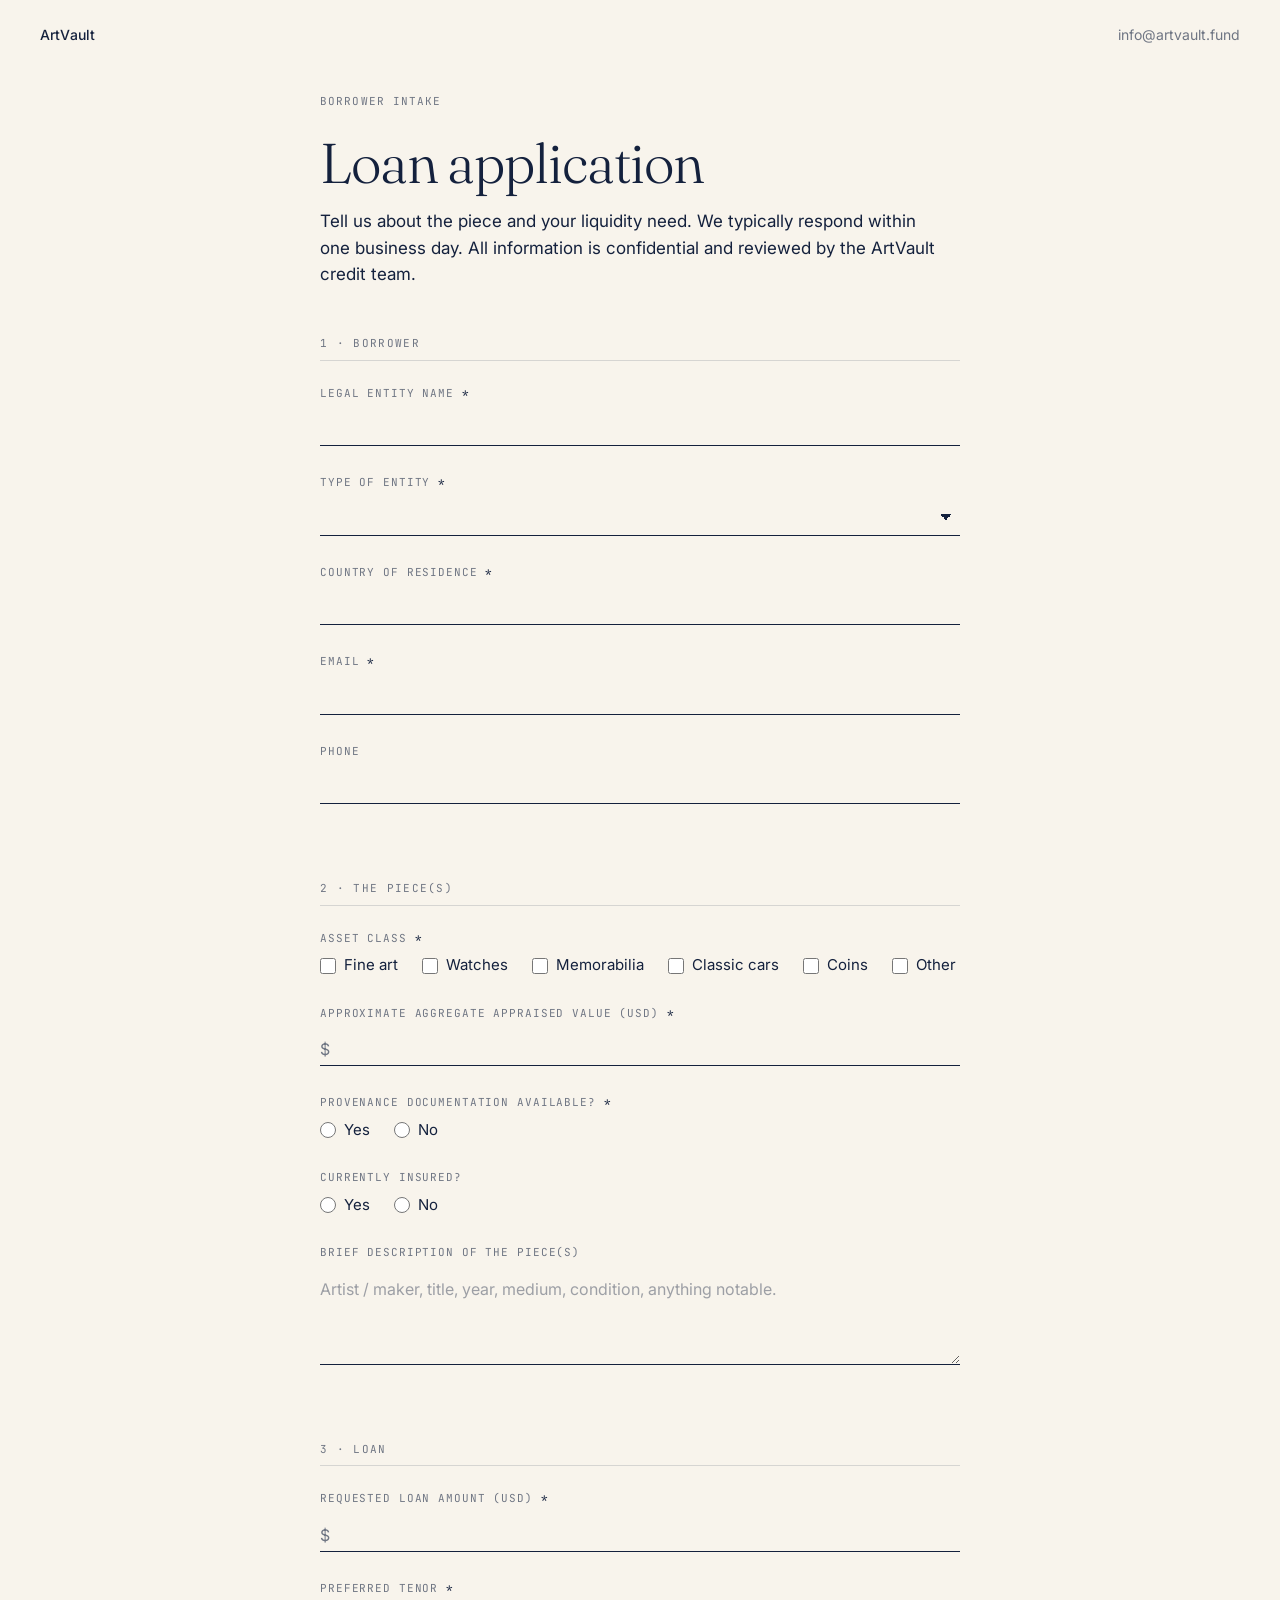
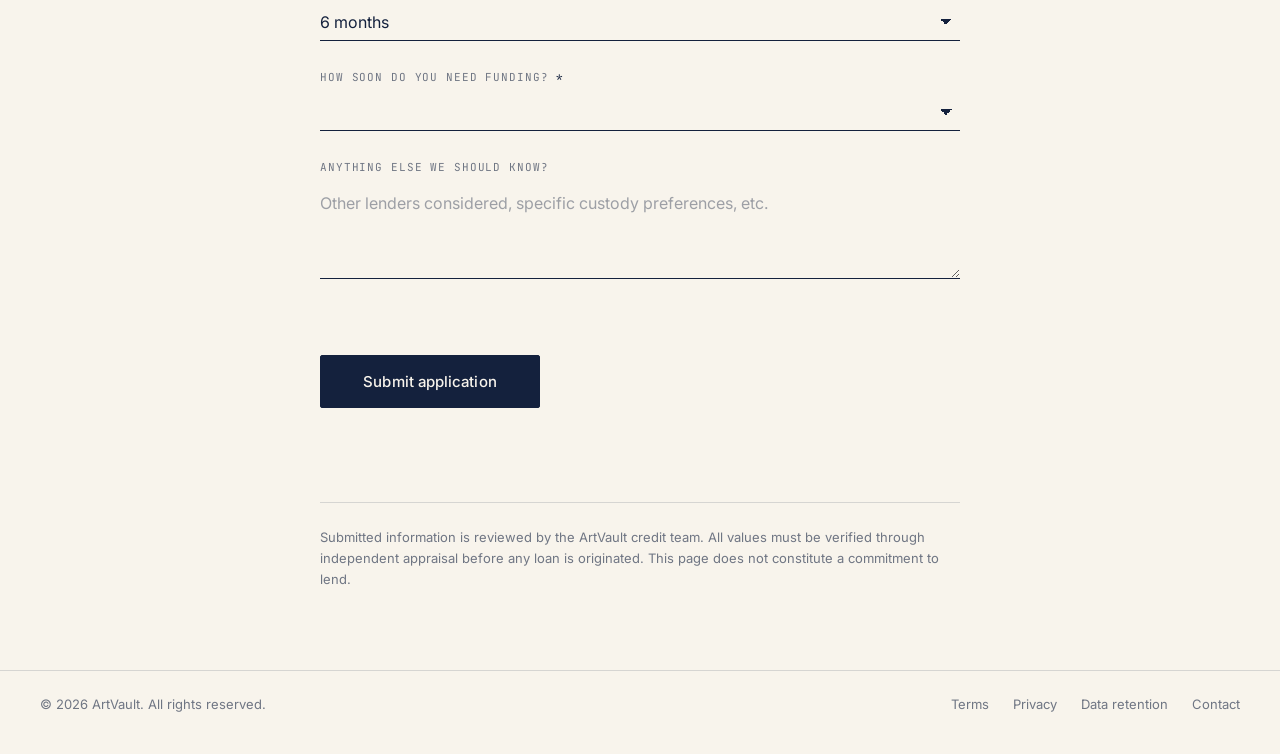
==== apply/index.html @ faef5a52 "Add /apply and /lp assessment forms; rewrite legal pages; update hero CTAs - New /apply page: borrow" ====
<!doctype html>
<html lang="en">
<head>
  <meta charset="utf-8" />
  <meta name="viewport" content="width=device-width, initial-scale=1" />
  <title>Loan application — ArtVault</title>
  <meta name="description" content="Apply for a short-term senior secured loan against fine art, watches, or collectibles. We typically respond within one business day." />
  <meta name="theme-color" content="#14213d" />
  <link rel="icon" type="image/svg+xml" href="/assets/favicon.svg" />
  <link rel="preconnect" href="https://fonts.googleapis.com" />
  <link rel="preconnect" href="https://fonts.gstatic.com" crossorigin />
  <link href="https://fonts.googleapis.com/css2?family=Fraunces:opsz,wght@9..144,300&family=Inter:wght@400;500&family=JetBrains+Mono:wght@400&display=swap" rel="stylesheet" />
  <link rel="stylesheet" href="/assets/style.css" />
</head>
<body>
  <header class="site-header">
    <a href="/" class="brand" aria-label="ArtVault home">ArtVault</a>
    <a href="mailto:info@artvault.fund" class="header-link">info@artvault.fund</a>
  </header>

  <main class="form-page">
    <p class="meta">Borrower intake</p>
    <h1>Loan application</h1>
    <p class="lede">Tell us about the piece and your liquidity need. We typically respond within one business day. All information is confidential and reviewed by the ArtVault credit team.</p>

    <form id="apply-form" novalidate>
      <fieldset>
        <legend>1 · Borrower</legend>

        <div class="field">
          <label for="entity-name">Legal entity name <span class="req">*</span></label>
          <input type="text" id="entity-name" name="entity_name" required autocomplete="organization" />
        </div>

        <div class="field">
          <label for="entity-type">Type of entity <span class="req">*</span></label>
          <select id="entity-type" name="entity_type" required>
            <option value="" disabled selected></option>
            <option>Individual</option>
            <option>Family Office</option>
            <option>Corporate</option>
            <option>Fund</option>
          </select>
        </div>

        <div class="field">
          <label for="country">Country of residence <span class="req">*</span></label>
          <input type="text" id="country" name="country" required autocomplete="country-name" />
        </div>

        <div class="field">
          <label for="email">Email <span class="req">*</span></label>
          <input type="email" id="email" name="email" required autocomplete="email" />
        </div>

        <div class="field">
          <label for="phone">Phone</label>
          <input type="tel" id="phone" name="phone" autocomplete="tel" />
        </div>
      </fieldset>

      <fieldset>
        <legend>2 · The piece(s)</legend>

        <div class="field">
          <span class="group-label">Asset class <span class="req">*</span></span>
          <div class="options" role="group" aria-label="Asset class">
            <label><input type="checkbox" name="asset_class" value="Fine art" /> Fine art</label>
            <label><input type="checkbox" name="asset_class" value="Watches" /> Watches</label>
            <label><input type="checkbox" name="asset_class" value="Memorabilia" /> Memorabilia</label>
            <label><input type="checkbox" name="asset_class" value="Classic cars" /> Classic cars</label>
            <label><input type="checkbox" name="asset_class" value="Coins" /> Coins</label>
            <label><input type="checkbox" name="asset_class" value="Other" /> Other</label>
          </div>
        </div>

        <div class="field">
          <label for="appraised-value">Approximate aggregate appraised value (USD) <span class="req">*</span></label>
          <div class="prefix-wrap">
            <span class="prefix" aria-hidden="true">$</span>
            <input type="number" id="appraised-value" name="appraised_value" min="0" step="1000" required inputmode="numeric" />
          </div>
        </div>

        <div class="field">
          <span class="group-label">Provenance documentation available? <span class="req">*</span></span>
          <div class="options" role="radiogroup" aria-label="Provenance documentation available">
            <label><input type="radio" name="provenance" value="Yes" required /> Yes</label>
            <label><input type="radio" name="provenance" value="No" /> No</label>
          </div>
        </div>

        <div class="field">
          <span class="group-label">Currently insured?</span>
          <div class="options" role="radiogroup" aria-label="Currently insured">
            <label><input type="radio" name="insured" value="Yes" /> Yes</label>
            <label><input type="radio" name="insured" value="No" /> No</label>
          </div>
        </div>

        <div class="field">
          <label for="description">Brief description of the piece(s)</label>
          <textarea id="description" name="description" maxlength="1000" placeholder="Artist / maker, title, year, medium, condition, anything notable."></textarea>
        </div>
      </fieldset>

      <fieldset>
        <legend>3 · Loan</legend>

        <div class="field">
          <label for="loan-amount">Requested loan amount (USD) <span class="req">*</span></label>
          <div class="prefix-wrap">
            <span class="prefix" aria-hidden="true">$</span>
            <input type="number" id="loan-amount" name="loan_amount" min="0" step="1000" required inputmode="numeric" />
          </div>
        </div>

        <div class="field">
          <label for="tenor">Preferred tenor <span class="req">*</span></label>
          <select id="tenor" name="tenor" required>
            <option>3 months</option>
            <option selected>6 months</option>
            <option>9 months</option>
            <option>12 months</option>
          </select>
        </div>

        <div class="field">
          <label for="timing">How soon do you need funding? <span class="req">*</span></label>
          <select id="timing" name="timing" required>
            <option value="" disabled selected></option>
            <option>Within 1 week</option>
            <option>1–2 weeks</option>
            <option>1 month</option>
            <option>Flexible</option>
          </select>
        </div>

        <div class="field">
          <label for="notes">Anything else we should know?</label>
          <textarea id="notes" name="notes" placeholder="Other lenders considered, specific custody preferences, etc."></textarea>
        </div>
      </fieldset>

      <div class="form-submit">
        <button type="submit">Submit application</button>
        <p id="form-status" class="form-status" role="status" aria-live="polite"></p>
      </div>
    </form>

    <p class="form-footer">Submitted information is reviewed by the ArtVault credit team. All values must be verified through independent appraisal before any loan is originated. This page does not constitute a commitment to lend.</p>
  </main>

  <hr class="divider" />
  <footer class="site-footer">
    <div>© 2026 ArtVault. All rights reserved.</div>
    <nav aria-label="Legal">
      <a href="/terms/">Terms</a>
      <a href="/privacy/">Privacy</a>
      <a href="/data-retention/">Data retention</a>
      <a href="mailto:info@artvault.fund">Contact</a>
    </nav>
  </footer>

  <script>
    (function () {
      var form = document.getElementById('apply-form');
      var status = document.getElementById('form-status');
      form.addEventListener('submit', function (e) {
        e.preventDefault();
        var fd = new FormData(form);
        var entity = (fd.get('entity_name') || '').toString().trim();
        var assets = fd.getAll('asset_class');
        if (!entity) { status.textContent = 'Please enter your legal entity name.'; return; }
        if (assets.length === 0) { status.textContent = 'Please select at least one asset class.'; return; }
        if (!form.checkValidity()) { form.reportValidity(); return; }
        var lines = [
          'Borrower',
          '  Legal entity:        ' + entity,
          '  Entity type:         ' + fd.get('entity_type'),
          '  Country:             ' + fd.get('country'),
          '  Email:               ' + fd.get('email'),
          '  Phone:               ' + (fd.get('phone') || '—'),
          '',
          'Piece(s)',
          '  Asset class:         ' + assets.join(', '),
          '  Aggregate value:     $' + fd.get('appraised_value'),
          '  Provenance docs:     ' + fd.get('provenance'),
          '  Currently insured:   ' + (fd.get('insured') || '—'),
          '  Description:         ' + (fd.get('description') || '—'),
          '',
          'Loan',
          '  Requested amount:    $' + fd.get('loan_amount'),
          '  Preferred tenor:     ' + fd.get('tenor'),
          '  Funding timing:      ' + fd.get('timing'),
          '  Notes:               ' + (fd.get('notes') || '—')
        ];
        var subject = 'Loan Application — ' + entity;
        var body = lines.join('\n');
        var href = 'mailto:info@artvault.fund?subject=' + encodeURIComponent(subject) + '&body=' + encodeURIComponent(body);
        status.textContent = 'Opening your email client…';
        window.location.href = href;
      });
    })();
  </script>
</body>
</html>
---- assets/style.css ----
:root {
  --cream: #F8F4EC;
  --navy: #14213d;
  --navy-60: rgba(20, 33, 61, 0.6);
  --navy-40: rgba(20, 33, 61, 0.4);
  --navy-12: rgba(20, 33, 61, 0.12);
  --hairline: rgba(20, 33, 61, 0.15);
  --max: 1280px;
}

* { box-sizing: border-box; margin: 0; padding: 0; }

html, body {
  background: var(--cream);
  color: var(--navy);
  font-family: 'Inter', -apple-system, BlinkMacSystemFont, sans-serif;
  font-weight: 400;
  font-size: 16px;
  line-height: 1.5;
  -webkit-font-smoothing: antialiased;
  -moz-osx-font-smoothing: grayscale;
}

a { color: inherit; text-decoration: none; }
a:hover { opacity: 0.7; }
a:focus-visible, button:focus-visible {
  outline: 2px solid var(--navy);
  outline-offset: 3px;
}

.site-header {
  display: flex;
  justify-content: space-between;
  align-items: center;
  padding: 24px 40px;
  max-width: var(--max);
  margin: 0 auto;
  width: 100%;
}

.brand {
  font-family: 'Inter', sans-serif;
  font-weight: 500;
  font-size: 14px;
  letter-spacing: 0.01em;
  color: var(--navy);
}

.header-link {
  font-family: 'Inter', sans-serif;
  font-size: 14px;
  color: var(--navy-60);
}

.hero {
  min-height: calc(100vh - 80px);
  display: flex;
  align-items: center;
  padding: 40px;
  max-width: var(--max);
  margin: 0 auto;
  width: 100%;
}

.hero-grid {
  display: grid;
  grid-template-columns: 2fr 1fr;
  gap: 64px;
  align-items: center;
  width: 100%;
}

.hero-copy h1 {
  font-family: 'Fraunces', Georgia, serif;
  font-weight: 300;
  font-size: clamp(40px, 6vw, 76px);
  line-height: 1.05;
  letter-spacing: -0.02em;
  font-variation-settings: "opsz" 12;
  color: var(--navy);
  margin-bottom: 28px;
  max-width: 14ch;
}

.hero-copy .subline {
  font-family: 'Inter', sans-serif;
  font-weight: 400;
  font-size: clamp(18px, 1.6vw, 22px);
  line-height: 1.4;
  color: var(--navy);
  margin-bottom: 16px;
  max-width: 32ch;
}

.hero-copy .caption {
  font-family: 'JetBrains Mono', ui-monospace, monospace;
  font-weight: 400;
  font-size: 12px;
  letter-spacing: 0.12em;
  text-transform: uppercase;
  color: var(--navy-60);
  margin-bottom: 40px;
}

.cta-row {
  display: flex;
  gap: 16px;
  flex-wrap: wrap;
}

.btn {
  display: inline-flex;
  align-items: center;
  justify-content: center;
  padding: 14px 28px;
  font-family: 'Inter', sans-serif;
  font-weight: 500;
  font-size: 15px;
  letter-spacing: 0.005em;
  border-radius: 2px;
  border: 1.5px solid var(--navy);
  transition: opacity 0.15s ease, transform 0.15s ease;
  cursor: pointer;
  min-width: 200px;
}

.btn-primary {
  background: var(--navy);
  color: var(--cream);
}

.btn-secondary {
  background: transparent;
  color: var(--navy);
}

.btn:hover { opacity: 0.85; transform: translateY(-1px); }

.hero-art {
  display: flex;
  justify-content: center;
  align-items: center;
}

.hero-art img,
.hero-art svg {
  width: 100%;
  max-width: 520px;
  height: auto;
}

.divider {
  border: none;
  border-top: 1px solid var(--hairline);
  max-width: var(--max);
  margin: 0 auto;
}

.site-footer {
  max-width: var(--max);
  margin: 0 auto;
  padding: 24px 40px 40px;
  display: flex;
  justify-content: space-between;
  flex-wrap: wrap;
  gap: 16px;
  font-size: 13px;
  color: var(--navy-60);
}

.site-footer nav { display: flex; gap: 24px; flex-wrap: wrap; }

.legal-page {
  max-width: 720px;
  margin: 0 auto;
  padding: 24px 40px 80px;
}

.legal-page .draft-note {
  font-family: 'Inter', sans-serif;
  font-style: italic;
  font-size: 14px;
  color: var(--navy-60);
  border-left: 2px solid var(--navy-40);
  padding: 8px 16px;
  margin: 32px 0 40px;
}

.legal-page h1 {
  font-family: 'Fraunces', Georgia, serif;
  font-weight: 300;
  font-size: 44px;
  line-height: 1.1;
  letter-spacing: -0.02em;
  margin-bottom: 16px;
}

.legal-page h2 {
  font-family: 'Fraunces', Georgia, serif;
  font-weight: 300;
  font-size: 24px;
  margin: 40px 0 12px;
  letter-spacing: -0.01em;
}

.legal-page p, .legal-page li {
  font-family: 'Inter', sans-serif;
  font-size: 16px;
  line-height: 1.7;
  margin-bottom: 16px;
  color: var(--navy);
}

.legal-page ul { padding-left: 24px; margin-bottom: 16px; }
.legal-page li { margin-bottom: 8px; }

.legal-page .meta {
  font-family: 'JetBrains Mono', ui-monospace, monospace;
  font-size: 11px;
  letter-spacing: 0.1em;
  text-transform: uppercase;
  color: var(--navy-60);
  margin-bottom: 32px;
}

.legal-page h3 {
  font-family: 'Inter', sans-serif;
  font-weight: 500;
  font-size: 16px;
  letter-spacing: 0.01em;
  margin: 24px 0 8px;
  color: var(--navy);
}

.form-page {
  max-width: 720px;
  margin: 0 auto;
  padding: 24px 40px 80px;
}

.form-page h1 {
  font-family: 'Fraunces', Georgia, serif;
  font-weight: 300;
  font-size: clamp(36px, 5vw, 56px);
  line-height: 1.05;
  letter-spacing: -0.02em;
  margin-bottom: 16px;
}

.form-page .lede {
  font-family: 'Inter', sans-serif;
  font-size: 17px;
  line-height: 1.55;
  color: var(--navy);
  max-width: 56ch;
  margin-bottom: 48px;
}

.form-page .meta {
  font-family: 'JetBrains Mono', ui-monospace, monospace;
  font-size: 11px;
  letter-spacing: 0.1em;
  text-transform: uppercase;
  color: var(--navy-60);
  margin-bottom: 24px;
}

.form-page fieldset {
  border: none;
  margin: 0 0 48px;
  padding: 0;
}

.form-page legend {
  font-family: 'JetBrains Mono', ui-monospace, monospace;
  font-size: 11px;
  letter-spacing: 0.12em;
  text-transform: uppercase;
  color: var(--navy-60);
  margin-bottom: 24px;
  padding-bottom: 8px;
  border-bottom: 1px solid var(--hairline);
  width: 100%;
}

.field {
  margin-bottom: 28px;
}

.field label,
.field .group-label {
  display: block;
  font-family: 'JetBrains Mono', ui-monospace, monospace;
  font-size: 11px;
  letter-spacing: 0.08em;
  text-transform: uppercase;
  color: var(--navy-60);
  margin-bottom: 8px;
}

.field .req {
  color: var(--navy);
  font-weight: 400;
}

.field input[type="text"],
.field input[type="email"],
.field input[type="tel"],
.field input[type="number"],
.field select,
.field textarea {
  display: block;
  width: 100%;
  border: none;
  border-bottom: 1px solid var(--navy);
  background: transparent;
  padding: 8px 0;
  font-family: 'Inter', sans-serif;
  font-size: 16px;
  color: var(--navy);
  border-radius: 0;
  -webkit-appearance: none;
  appearance: none;
}

.field select {
  background-image: linear-gradient(45deg, transparent 50%, var(--navy) 50%),
                    linear-gradient(135deg, var(--navy) 50%, transparent 50%);
  background-position: calc(100% - 14px) center, calc(100% - 8px) center;
  background-size: 6px 6px;
  background-repeat: no-repeat;
  padding-right: 28px;
}

.field textarea {
  min-height: 96px;
  resize: vertical;
  line-height: 1.5;
}

.field input::placeholder,
.field textarea::placeholder {
  color: var(--navy-40);
}

.field input:focus,
.field select:focus,
.field textarea:focus {
  outline: none;
  border-bottom-width: 2px;
  padding-bottom: 7px;
}

.field .prefix-wrap {
  position: relative;
}

.field .prefix-wrap .prefix {
  position: absolute;
  left: 0;
  top: 8px;
  font-family: 'Inter', sans-serif;
  font-size: 16px;
  color: var(--navy-60);
  pointer-events: none;
}

.field .prefix-wrap input {
  padding-left: 18px;
}

.options {
  display: flex;
  flex-wrap: wrap;
  gap: 12px 24px;
  margin-top: 4px;
}

.options label {
  display: inline-flex;
  align-items: center;
  font-family: 'Inter', sans-serif;
  font-size: 15px;
  color: var(--navy);
  cursor: pointer;
  text-transform: none;
  letter-spacing: 0;
  margin: 0;
}

.options input {
  margin-right: 8px;
  accent-color: var(--navy);
  width: 16px;
  height: 16px;
}

.form-submit {
  margin-top: 16px;
}

.form-submit button {
  background: var(--navy);
  color: var(--cream);
  border: 1.5px solid var(--navy);
  padding: 16px 32px;
  font-family: 'Inter', sans-serif;
  font-weight: 500;
  font-size: 15px;
  letter-spacing: 0.005em;
  border-radius: 2px;
  cursor: pointer;
  min-width: 220px;
  transition: opacity 0.15s ease, transform 0.15s ease;
}

.form-submit button:hover { opacity: 0.85; transform: translateY(-1px); }

.form-status {
  margin-top: 16px;
  font-family: 'Inter', sans-serif;
  font-size: 14px;
  color: var(--navy-60);
  min-height: 22px;
}

.form-footer {
  margin-top: 56px;
  padding-top: 24px;
  border-top: 1px solid var(--hairline);
  font-family: 'Inter', sans-serif;
  font-size: 13px;
  line-height: 1.6;
  color: var(--navy-60);
}

@media (max-width: 768px) {
  .site-header { padding: 20px 24px; }
  .hero { padding: 24px; min-height: auto; }
  .hero-grid {
    grid-template-columns: 1fr;
    gap: 40px;
  }
  .hero-art { order: 2; }
  .hero-art svg { max-width: 312px; }
  .cta-row { flex-direction: column; align-items: stretch; }
  .btn { width: 100%; }
  .site-footer { padding: 24px; flex-direction: column; }
  .legal-page { padding: 16px 24px 60px; }
  .legal-page h1 { font-size: 34px; }
  .form-page { padding: 16px 24px 60px; }
  .form-submit button { width: 100%; }
  .options { flex-direction: column; gap: 12px; }
}
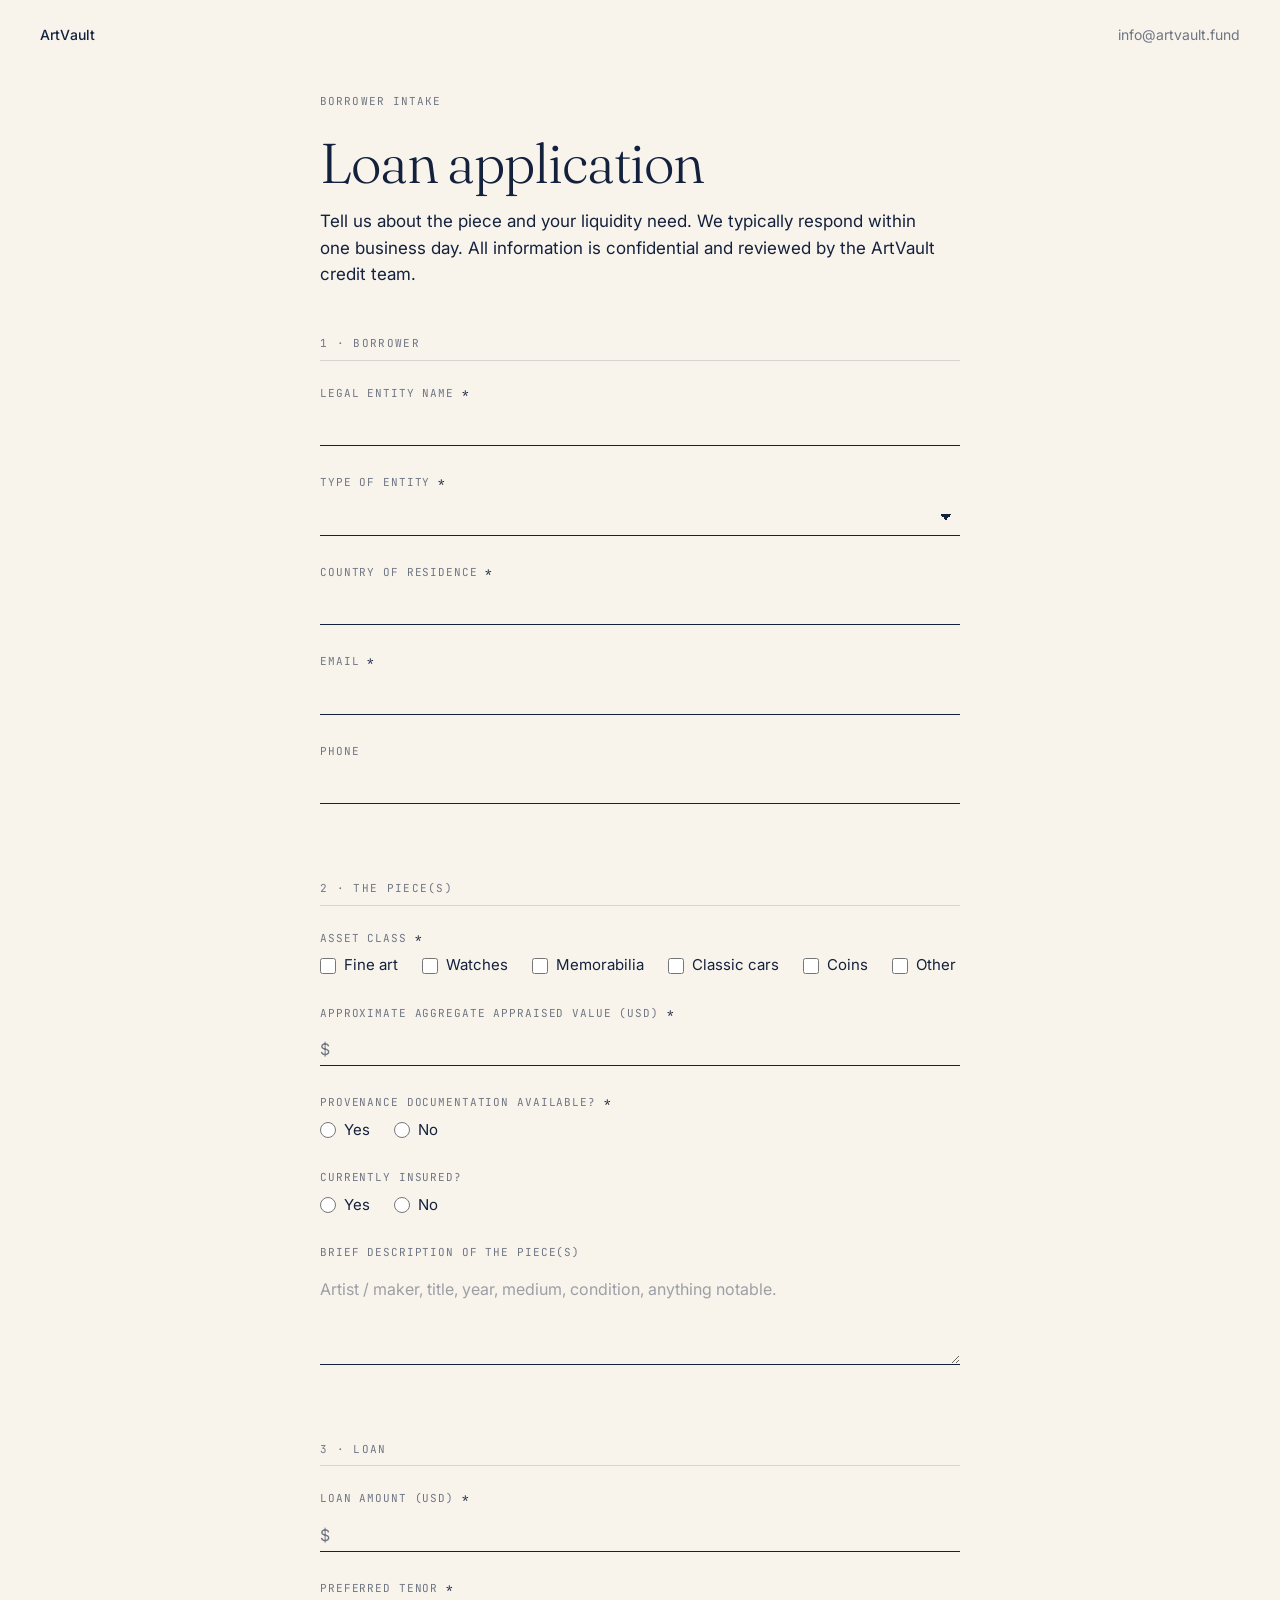
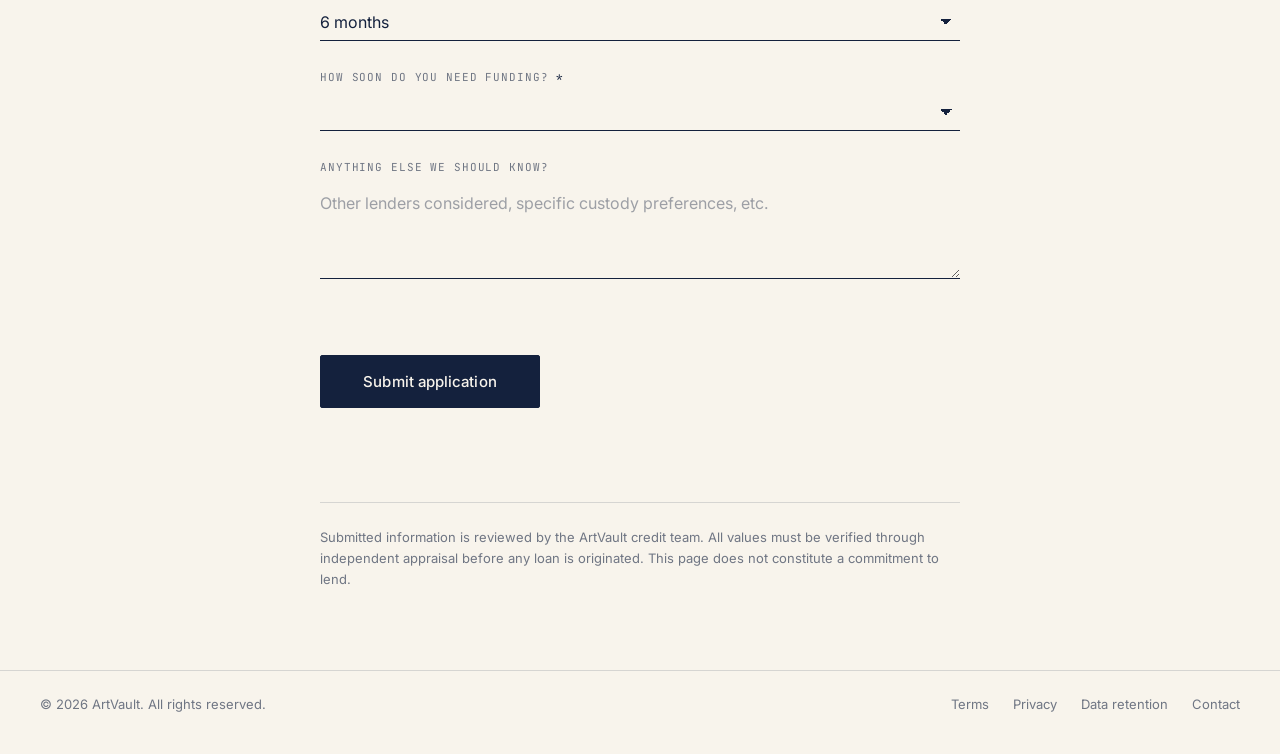
==== commit 9c191e02: "Tagline + CTAs + POP styling + hero animation + mobile polish + drop draft/tentative language" ====
--- a/apply/index.html
+++ b/apply/index.html
@@ -108,7 +108,7 @@
         <legend>3 · Loan</legend>
 
         <div class="field">
-          <label for="loan-amount">Requested loan amount (USD) <span class="req">*</span></label>
+          <label for="loan-amount">Loan amount (USD) <span class="req">*</span></label>
           <div class="prefix-wrap">
             <span class="prefix" aria-hidden="true">$</span>
             <input type="number" id="loan-amount" name="loan_amount" min="0" step="1000" required inputmode="numeric" />
@@ -190,7 +190,7 @@
           '  Description:         ' + (fd.get('description') || '—'),
           '',
           'Loan',
-          '  Requested amount:    $' + fd.get('loan_amount'),
+          '  Loan amount:         $' + fd.get('loan_amount'),
           '  Preferred tenor:     ' + fd.get('tenor'),
           '  Funding timing:      ' + fd.get('timing'),
           '  Notes:               ' + (fd.get('notes') || '—')
--- a/assets/style.css
+++ b/assets/style.css
@@ -25,7 +25,7 @@
 a:hover { opacity: 0.7; }
 a:focus-visible, button:focus-visible {
   outline: 2px solid var(--navy);
-  outline-offset: 3px;
+  outline-offset: 2px;
 }
 
 .site-header {
@@ -73,13 +73,13 @@
 .hero-copy h1 {
   font-family: 'Fraunces', Georgia, serif;
   font-weight: 300;
-  font-size: clamp(40px, 6vw, 76px);
+  font-size: clamp(2.25rem, 7vw, 4.5rem);
   line-height: 1.05;
   letter-spacing: -0.02em;
   font-variation-settings: "opsz" 12;
   color: var(--navy);
   margin-bottom: 28px;
-  max-width: 14ch;
+  max-width: 16ch;
 }
 
 .hero-copy .subline {
@@ -106,22 +106,25 @@
   display: flex;
   gap: 16px;
   flex-wrap: wrap;
+  margin-top: 8px;
 }
 
 .btn {
   display: inline-flex;
   align-items: center;
   justify-content: center;
-  padding: 14px 28px;
-  font-family: 'Inter', sans-serif;
-  font-weight: 500;
-  font-size: 15px;
-  letter-spacing: 0.005em;
+  height: 56px;
+  padding: 0 32px;
+  font-family: 'Inter', sans-serif;
+  font-weight: 600;
+  font-size: 16px;
+  letter-spacing: 0.5px;
   border-radius: 2px;
   border: 1.5px solid var(--navy);
-  transition: opacity 0.15s ease, transform 0.15s ease;
+  transition: background-color 200ms ease, color 200ms ease, transform 200ms ease, box-shadow 200ms ease;
   cursor: pointer;
-  min-width: 200px;
+  min-width: 220px;
+  will-change: transform;
 }
 
 .btn-primary {
@@ -129,12 +132,61 @@
   color: var(--cream);
 }
 
+.btn-primary:hover {
+  background: #0e1830;
+  transform: translateY(-2px);
+  box-shadow: 0 8px 24px rgba(20, 33, 61, 0.18);
+  opacity: 1;
+}
+
 .btn-secondary {
   background: transparent;
   color: var(--navy);
 }
 
-.btn:hover { opacity: 0.85; transform: translateY(-1px); }
+.btn-secondary:hover {
+  background: var(--navy);
+  color: var(--cream);
+  transform: translateY(-2px);
+  box-shadow: 0 8px 24px rgba(20, 33, 61, 0.18);
+  opacity: 1;
+}
+
+.btn:focus-visible {
+  outline: 2px solid var(--navy);
+  outline-offset: 2px;
+}
+
+.cta-asterisk {
+  font-size: 0.7em;
+  vertical-align: super;
+  line-height: 0;
+  margin-left: 2px;
+  color: rgba(248, 244, 236, 0.6);
+}
+
+.btn-secondary .cta-asterisk {
+  color: rgba(20, 33, 61, 0.6);
+}
+
+.btn-secondary:hover .cta-asterisk {
+  color: rgba(248, 244, 236, 0.6);
+}
+
+.cta-footnote {
+  margin-top: 20px;
+  font-family: 'Inter', sans-serif;
+  font-size: 13px;
+  line-height: 1.5;
+  color: rgba(20, 33, 61, 0.7);
+  max-width: 48ch;
+}
+
+.cta-footnote strong {
+  font-weight: 600;
+  font-size: 14px;
+  color: var(--navy);
+}
 
 .hero-art {
   display: flex;
@@ -143,10 +195,61 @@
 }
 
 .hero-art img,
-.hero-art svg {
+.hero-art svg,
+.hero-art-svg {
   width: 100%;
   max-width: 520px;
   height: auto;
+  display: block;
+}
+
+@media (prefers-reduced-motion: no-preference) {
+  .hero-art img,
+  .hero-art-svg { animation: hero-art-fade-in 600ms ease both; }
+
+  .hero-art-svg circle[r="220"] {
+    transform-box: fill-box;
+    transform-origin: center;
+    animation: hero-rotate 90s linear infinite;
+  }
+  .hero-art-svg rect[fill-opacity="0.12"] {
+    transform-box: fill-box;
+    transform-origin: center;
+    animation: hero-pulse 3s ease-in-out infinite alternate;
+  }
+  .hero-art-svg circle[r="3"] {
+    transform-box: fill-box;
+    transform-origin: center;
+  }
+  .hero-art-svg circle[r="3"][cy="20"]   { animation: hero-dot-y 9s ease-in-out infinite alternate; }
+  .hero-art-svg circle[r="3"][cx="500"]  { animation: hero-dot-x 11s ease-in-out infinite alternate; }
+  .hero-art-svg circle[r="3"][cy="500"]  { animation: hero-dot-y 13s ease-in-out infinite alternate-reverse; }
+  .hero-art-svg circle[r="3"][cx="20"]   { animation: hero-dot-x 8s ease-in-out infinite alternate-reverse; }
+}
+
+@keyframes hero-art-fade-in {
+  from { opacity: 0; transform: translateY(4px); }
+  to   { opacity: 1; transform: translateY(0); }
+}
+
+@keyframes hero-rotate {
+  from { transform: rotate(0deg); }
+  to   { transform: rotate(360deg); }
+}
+
+@keyframes hero-pulse {
+  from { transform: scale(0.97); }
+  to   { transform: scale(1.03); }
+}
+
+@keyframes hero-dot-y {
+  from { transform: translateY(-4px); }
+  to   { transform: translateY(4px); }
+}
+
+@keyframes hero-dot-x {
+  from { transform: translateX(-4px); }
+  to   { transform: translateX(4px); }
 }
 
 .divider {
@@ -174,16 +277,6 @@
   max-width: 720px;
   margin: 0 auto;
   padding: 24px 40px 80px;
-}
-
-.legal-page .draft-note {
-  font-family: 'Inter', sans-serif;
-  font-style: italic;
-  font-size: 14px;
-  color: var(--navy-60);
-  border-left: 2px solid var(--navy-40);
-  padding: 8px 16px;
-  margin: 32px 0 40px;
 }
 
 .legal-page h1 {
@@ -441,14 +534,38 @@
     grid-template-columns: 1fr;
     gap: 40px;
   }
+  .hero-copy { order: 1; }
   .hero-art { order: 2; }
-  .hero-art svg { max-width: 312px; }
-  .cta-row { flex-direction: column; align-items: stretch; }
-  .btn { width: 100%; }
+  .hero-art img,
+  .hero-art svg,
+  .hero-art-svg { max-width: 60%; margin: 0 auto; }
   .site-footer { padding: 24px; flex-direction: column; }
   .legal-page { padding: 16px 24px 60px; }
   .legal-page h1 { font-size: 34px; }
   .form-page { padding: 16px 24px 60px; }
-  .form-submit button { width: 100%; }
+  .form-submit button { width: 100%; min-height: 52px; }
   .options { flex-direction: column; gap: 12px; }
-}
+  .options label { min-height: 44px; }
+}
+
+@media (max-width: 640px) {
+  .cta-row {
+    flex-direction: column;
+    align-items: stretch;
+    gap: 12px;
+  }
+  .btn {
+    width: 100%;
+    height: 52px;
+    min-width: 0;
+  }
+  .cta-footnote { font-size: 13px; }
+  .header-link { font-size: 13px; }
+}
+
+@media (hover: none) {
+  .btn:hover { transform: none; box-shadow: none; }
+  .btn-primary:hover { background: var(--navy); }
+  .btn-secondary:hover { background: transparent; color: var(--navy); }
+  .btn-secondary:hover .cta-asterisk { color: rgba(20, 33, 61, 0.6); }
+}
